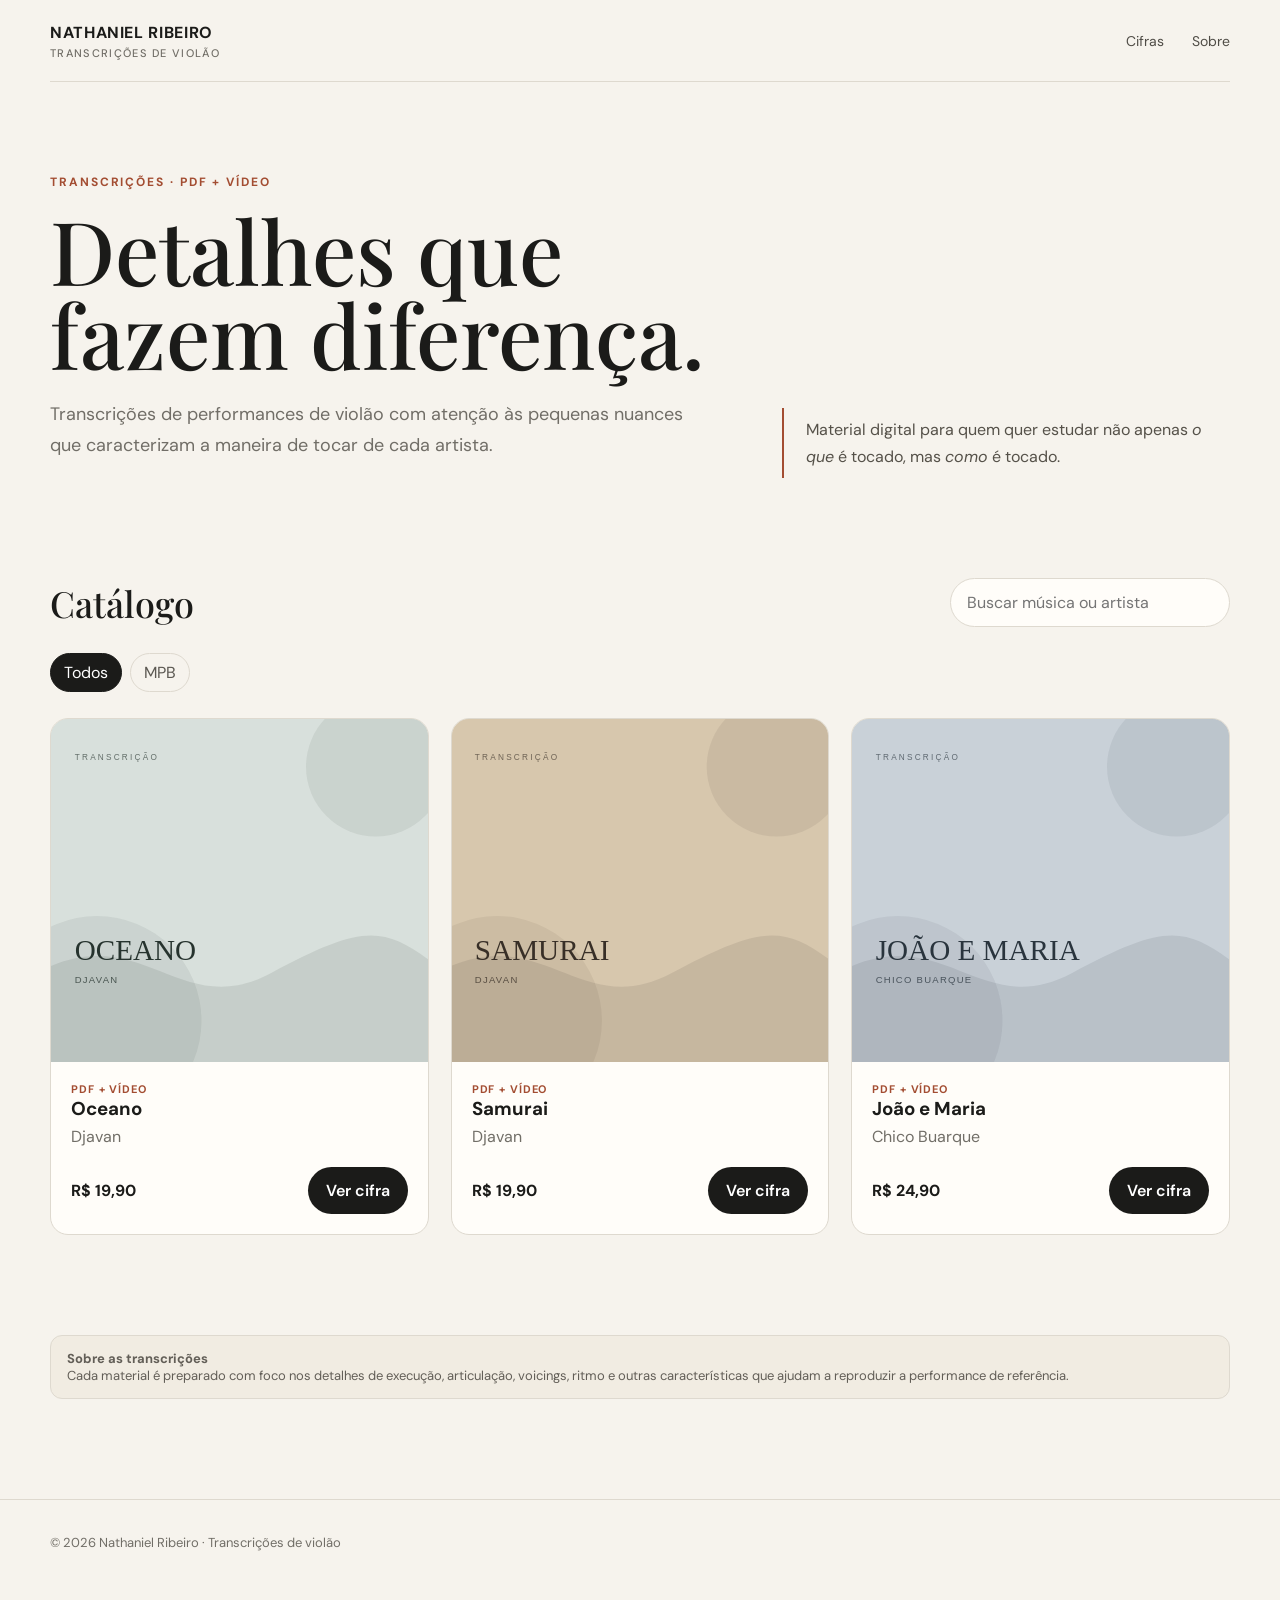
==== index.html @ fe7cbbcf "Inital website" ====
<!doctype html>
<html lang="pt-BR">
<head>
  <meta charset="utf-8">
  <meta name="viewport" content="width=device-width, initial-scale=1">
  <meta name="description" content="Transcrições detalhadas de violão e guitarra. PDF + vídeo.">
  <title>Nathaniel Ribeiro — Transcrições de violão</title>
  <link rel="stylesheet" href="style.css">
</head>
<body>
  <header class="container nav">
    <a class="brand" href="index.html">NATHANIEL RIBEIRO<span>TRANSCRIÇÕES DE VIOLÃO</span></a>
    <nav class="nav-links">
      <a href="#catalogo">Cifras</a>
      <a href="#sobre">Sobre</a>
    </nav>
  </header>

  <main>
    <section class="container hero">
      <div>
        <div class="eyebrow">Transcrições · PDF + Vídeo</div>
        <h1>Detalhes que fazem diferença.</h1>
        <p>Transcrições de performances de violão com atenção às pequenas nuances que caracterizam a maneira de tocar de cada artista.</p>
      </div>
      <div class="hero-note">
        Material digital para quem quer estudar não apenas <em>o que</em> é tocado, mas <em>como</em> é tocado.
      </div>
    </section>

    <section id="catalogo" class="container">
      <div class="section-head">
        <h2>Catálogo</h2>
        <input id="search" class="search" type="search" placeholder="Buscar música ou artista">
      </div>
      <div class="filters">
        <button class="filter active" data-category="Todos">Todos</button>
        <button class="filter" data-category="MPB">MPB</button>
      </div>
      <div id="product-grid" class="grid"></div>
    </section>

    <section id="sobre" class="container" style="padding-bottom:100px">
      <div class="notice">
        <strong>Sobre as transcrições</strong><br>
        Cada material é preparado com foco nos detalhes de execução, articulação, voicings, ritmo e outras características que ajudam a reproduzir a performance de referência.
      </div>
    </section>
  </main>

  <footer class="footer">
    <div class="container">© 2026 Nathaniel Ribeiro · Transcrições de violão</div>
  </footer>

  <script src="app.js"></script>
</body>
</html>
---- style.css ----
@import url('https://fonts.googleapis.com/css2?family=DM+Sans:wght@400;500;600;700&family=Playfair+Display:wght@500;600&display=swap');

:root{
  --bg:#f6f3ed; --paper:#fffdf9; --ink:#1b1b19; --muted:#716e67;
  --line:#ded9cf; --accent:#a34d32; --accent-dark:#813a25;
  --max:1180px; --radius:18px;
}
*{box-sizing:border-box}
html{scroll-behavior:smooth}
body{margin:0;background:var(--bg);color:var(--ink);font-family:"DM Sans",system-ui,sans-serif}
a{color:inherit;text-decoration:none}
button,input{font:inherit}
.container{width:min(calc(100% - 40px),var(--max));margin:auto}
.nav{height:82px;display:flex;align-items:center;justify-content:space-between;border-bottom:1px solid var(--line)}
.brand{font-weight:700;letter-spacing:.04em}
.brand span{display:block;font-size:11px;color:var(--muted);font-weight:500;letter-spacing:.12em;margin-top:3px}
.nav-links{display:flex;gap:28px;color:#4f4c46;font-size:14px}
.nav-links a:hover{color:var(--accent)}
.hero{padding:92px 0 76px;display:grid;grid-template-columns:1.2fr .8fr;gap:60px;align-items:end}
.eyebrow{text-transform:uppercase;letter-spacing:.16em;color:var(--accent);font-size:12px;font-weight:700}
h1,h2,h3{margin:0}
.hero h1{font-family:"Playfair Display",serif;font-size:clamp(48px,7vw,88px);line-height:.95;font-weight:500;max-width:760px;margin:18px 0 24px}
.hero p{font-size:18px;line-height:1.7;color:var(--muted);max-width:650px}
.hero-note{border-left:2px solid var(--accent);padding:8px 0 8px 22px;color:#555149;line-height:1.7}
.section-head{display:flex;align-items:end;justify-content:space-between;margin:24px 0 26px}
.section-head h2{font-family:"Playfair Display",serif;font-size:36px;font-weight:500}
.search{width:280px;padding:13px 16px;border:1px solid var(--line);border-radius:999px;background:var(--paper);outline:none}
.search:focus{border-color:#aaa}
.filters{display:flex;gap:8px;margin-bottom:26px;flex-wrap:wrap}
.filter{border:1px solid var(--line);background:transparent;padding:8px 13px;border-radius:999px;cursor:pointer;color:#5b5852}
.filter.active,.filter:hover{background:var(--ink);color:#fff;border-color:var(--ink)}
.grid{display:grid;grid-template-columns:repeat(3,1fr);gap:22px;padding-bottom:100px}
.card{background:var(--paper);border:1px solid var(--line);border-radius:var(--radius);overflow:hidden;transition:.2s}
.card:hover{transform:translateY(-3px);box-shadow:0 14px 35px rgba(30,25,15,.08)}
.cover{aspect-ratio:1.1/1;background:#ded8cd;overflow:hidden}
.cover img{width:100%;height:100%;object-fit:cover}
.card-body{padding:20px}
.card .artist{color:var(--muted);margin-top:5px}
.meta{display:flex;justify-content:space-between;align-items:center;margin-top:20px}
.price{font-weight:700}
.tag{font-size:11px;text-transform:uppercase;letter-spacing:.08em;color:var(--accent);font-weight:700}
.btn{display:inline-flex;align-items:center;justify-content:center;border:0;border-radius:999px;background:var(--ink);color:white;padding:13px 18px;font-weight:600;cursor:pointer}
.btn:hover{background:#000}
.btn-light{background:transparent;color:var(--ink);border:1px solid var(--line)}
.btn-light:hover{background:#eeeae2}
.product{padding:70px 0 110px}
.product-layout{display:grid;grid-template-columns:1fr 1fr;gap:70px;align-items:start}
.product-cover{border-radius:24px;overflow:hidden;border:1px solid var(--line);background:#ddd7cd}
.product-cover img{width:100%;display:block}
.product h1{font-family:"Playfair Display",serif;font-size:clamp(44px,6vw,72px);font-weight:500;line-height:.98;margin:10px 0}
.product .artist{font-size:20px;color:var(--muted);margin-bottom:28px}
.description{font-size:17px;line-height:1.75;color:#5f5b54}
.features{list-style:none;padding:0;margin:28px 0;border-top:1px solid var(--line)}
.features li{padding:13px 0;border-bottom:1px solid var(--line)}
.features li::before{content:"✓";color:var(--accent);font-weight:700;margin-right:10px}
.purchase{background:var(--paper);border:1px solid var(--line);padding:24px;border-radius:18px;margin-top:30px}
.purchase-price{font-size:30px;font-weight:700;margin-bottom:16px}
.purchase small{display:block;color:var(--muted);margin-top:12px;line-height:1.5}
.purchase-actions{display:grid;gap:10px}
.btn-mp{background:#2d63f5}
.btn-paypal{background:#ffc439;color:#111}
.footer{border-top:1px solid var(--line);padding:34px 0 50px;color:var(--muted);font-size:13px}
.empty{grid-column:1/-1;padding:50px 0;color:var(--muted)}
.back{display:inline-block;color:var(--muted);margin-bottom:28px}
.notice{padding:14px 16px;background:#f1ece2;border:1px solid var(--line);border-radius:12px;font-size:13px;color:#625e57}
@media(max-width:850px){
  .hero,.product-layout{grid-template-columns:1fr;gap:35px}
  .hero{padding-top:60px}
  .grid{grid-template-columns:repeat(2,1fr)}
  .section-head{align-items:flex-start;gap:20px;flex-direction:column}
  .search{width:100%}
}
@media(max-width:560px){
  .container{width:min(calc(100% - 28px),var(--max))}
  .nav-links{gap:14px;font-size:12px}
  .grid{grid-template-columns:1fr}
  .hero h1{font-size:54px}
}
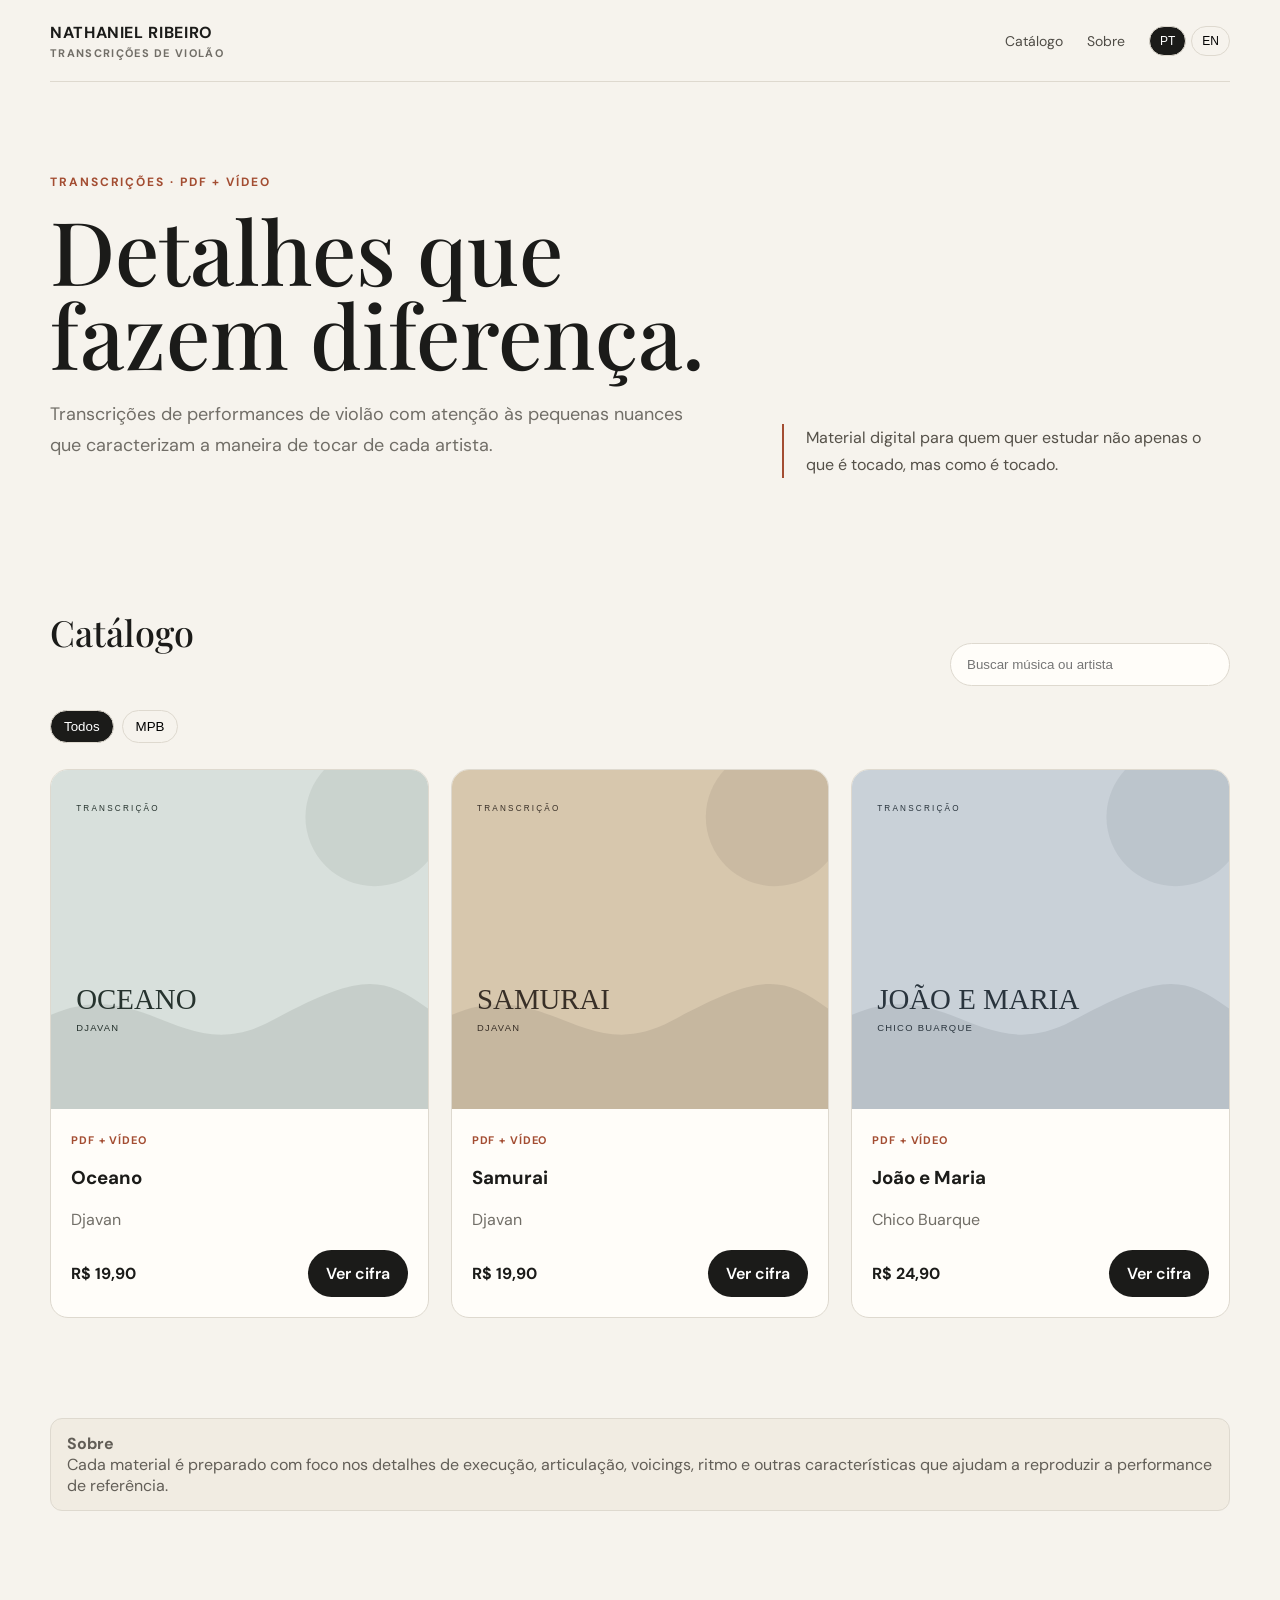
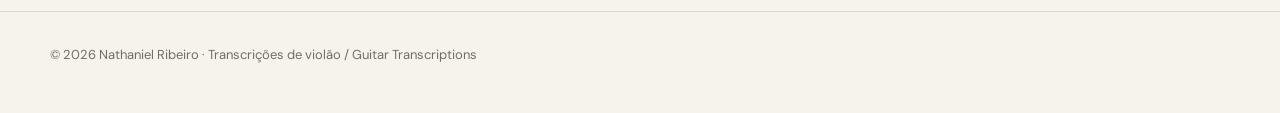
==== commit 6672c6dd: "Add files via upload" ====
--- a/index.html
+++ b/index.html
@@ -1,57 +1 @@
-<!doctype html>
-<html lang="pt-BR">
-<head>
-  <meta charset="utf-8">
-  <meta name="viewport" content="width=device-width, initial-scale=1">
-  <meta name="description" content="Transcrições detalhadas de violão e guitarra. PDF + vídeo.">
-  <title>Nathaniel Ribeiro — Transcrições de violão</title>
-  <link rel="stylesheet" href="style.css">
-</head>
-<body>
-  <header class="container nav">
-    <a class="brand" href="index.html">NATHANIEL RIBEIRO<span>TRANSCRIÇÕES DE VIOLÃO</span></a>
-    <nav class="nav-links">
-      <a href="#catalogo">Cifras</a>
-      <a href="#sobre">Sobre</a>
-    </nav>
-  </header>
-
-  <main>
-    <section class="container hero">
-      <div>
-        <div class="eyebrow">Transcrições · PDF + Vídeo</div>
-        <h1>Detalhes que fazem diferença.</h1>
-        <p>Transcrições de performances de violão com atenção às pequenas nuances que caracterizam a maneira de tocar de cada artista.</p>
-      </div>
-      <div class="hero-note">
-        Material digital para quem quer estudar não apenas <em>o que</em> é tocado, mas <em>como</em> é tocado.
-      </div>
-    </section>
-
-    <section id="catalogo" class="container">
-      <div class="section-head">
-        <h2>Catálogo</h2>
-        <input id="search" class="search" type="search" placeholder="Buscar música ou artista">
-      </div>
-      <div class="filters">
-        <button class="filter active" data-category="Todos">Todos</button>
-        <button class="filter" data-category="MPB">MPB</button>
-      </div>
-      <div id="product-grid" class="grid"></div>
-    </section>
-
-    <section id="sobre" class="container" style="padding-bottom:100px">
-      <div class="notice">
-        <strong>Sobre as transcrições</strong><br>
-        Cada material é preparado com foco nos detalhes de execução, articulação, voicings, ritmo e outras características que ajudam a reproduzir a performance de referência.
-      </div>
-    </section>
-  </main>
-
-  <footer class="footer">
-    <div class="container">© 2026 Nathaniel Ribeiro · Transcrições de violão</div>
-  </footer>
-
-  <script src="app.js"></script>
-</body>
-</html>
+<!doctype html><html lang="pt-BR"><head><meta charset="utf-8"><meta name="viewport" content="width=device-width,initial-scale=1"><title>Nathaniel Ribeiro — Transcrições</title><link rel="stylesheet" href="style.css"></head><body><header class="container nav"><a class="brand" href="index.html">NATHANIEL RIBEIRO<span data-i18n="brand">TRANSCRIÇÕES DE VIOLÃO</span></a><nav class="nav-links"><a href="#catalogo" data-i18n="catalog">Catálogo</a><a href="#sobre" data-i18n="about">Sobre</a><div class="lang"><button data-lang="pt">PT</button><button data-lang="en">EN</button></div></nav></header><main><section class="container hero"><div><div class="eyebrow" data-i18n="eyebrow"></div><h1 data-i18n="heroTitle"></h1><p data-i18n="heroText"></p></div><div class="hero-note" data-i18n="heroNote"></div></section><section id="catalogo" class="container"><div class="section-head"><h2 data-i18n="catalog"></h2><input id="search" class="search" type="search"></div><div class="filters"><button class="filter active" data-category="Todos" data-i18n="all"></button><button class="filter" data-category="MPB">MPB</button></div><div id="product-grid" class="grid"></div></section><section id="sobre" class="container" style="padding-bottom:100px"><div class="notice"><strong data-i18n="about"></strong><br><span data-i18n="aboutText"></span></div></section></main><footer class="footer"><div class="container">© 2026 Nathaniel Ribeiro · Transcrições de violão / Guitar Transcriptions</div></footer><script src="app.js"></script></body></html>
--- a/style.css
+++ b/style.css
@@ -1,79 +1,2 @@
-
 @import url('https://fonts.googleapis.com/css2?family=DM+Sans:wght@400;500;600;700&family=Playfair+Display:wght@500;600&display=swap');
-
-:root{
-  --bg:#f6f3ed; --paper:#fffdf9; --ink:#1b1b19; --muted:#716e67;
-  --line:#ded9cf; --accent:#a34d32; --accent-dark:#813a25;
-  --max:1180px; --radius:18px;
-}
-*{box-sizing:border-box}
-html{scroll-behavior:smooth}
-body{margin:0;background:var(--bg);color:var(--ink);font-family:"DM Sans",system-ui,sans-serif}
-a{color:inherit;text-decoration:none}
-button,input{font:inherit}
-.container{width:min(calc(100% - 40px),var(--max));margin:auto}
-.nav{height:82px;display:flex;align-items:center;justify-content:space-between;border-bottom:1px solid var(--line)}
-.brand{font-weight:700;letter-spacing:.04em}
-.brand span{display:block;font-size:11px;color:var(--muted);font-weight:500;letter-spacing:.12em;margin-top:3px}
-.nav-links{display:flex;gap:28px;color:#4f4c46;font-size:14px}
-.nav-links a:hover{color:var(--accent)}
-.hero{padding:92px 0 76px;display:grid;grid-template-columns:1.2fr .8fr;gap:60px;align-items:end}
-.eyebrow{text-transform:uppercase;letter-spacing:.16em;color:var(--accent);font-size:12px;font-weight:700}
-h1,h2,h3{margin:0}
-.hero h1{font-family:"Playfair Display",serif;font-size:clamp(48px,7vw,88px);line-height:.95;font-weight:500;max-width:760px;margin:18px 0 24px}
-.hero p{font-size:18px;line-height:1.7;color:var(--muted);max-width:650px}
-.hero-note{border-left:2px solid var(--accent);padding:8px 0 8px 22px;color:#555149;line-height:1.7}
-.section-head{display:flex;align-items:end;justify-content:space-between;margin:24px 0 26px}
-.section-head h2{font-family:"Playfair Display",serif;font-size:36px;font-weight:500}
-.search{width:280px;padding:13px 16px;border:1px solid var(--line);border-radius:999px;background:var(--paper);outline:none}
-.search:focus{border-color:#aaa}
-.filters{display:flex;gap:8px;margin-bottom:26px;flex-wrap:wrap}
-.filter{border:1px solid var(--line);background:transparent;padding:8px 13px;border-radius:999px;cursor:pointer;color:#5b5852}
-.filter.active,.filter:hover{background:var(--ink);color:#fff;border-color:var(--ink)}
-.grid{display:grid;grid-template-columns:repeat(3,1fr);gap:22px;padding-bottom:100px}
-.card{background:var(--paper);border:1px solid var(--line);border-radius:var(--radius);overflow:hidden;transition:.2s}
-.card:hover{transform:translateY(-3px);box-shadow:0 14px 35px rgba(30,25,15,.08)}
-.cover{aspect-ratio:1.1/1;background:#ded8cd;overflow:hidden}
-.cover img{width:100%;height:100%;object-fit:cover}
-.card-body{padding:20px}
-.card .artist{color:var(--muted);margin-top:5px}
-.meta{display:flex;justify-content:space-between;align-items:center;margin-top:20px}
-.price{font-weight:700}
-.tag{font-size:11px;text-transform:uppercase;letter-spacing:.08em;color:var(--accent);font-weight:700}
-.btn{display:inline-flex;align-items:center;justify-content:center;border:0;border-radius:999px;background:var(--ink);color:white;padding:13px 18px;font-weight:600;cursor:pointer}
-.btn:hover{background:#000}
-.btn-light{background:transparent;color:var(--ink);border:1px solid var(--line)}
-.btn-light:hover{background:#eeeae2}
-.product{padding:70px 0 110px}
-.product-layout{display:grid;grid-template-columns:1fr 1fr;gap:70px;align-items:start}
-.product-cover{border-radius:24px;overflow:hidden;border:1px solid var(--line);background:#ddd7cd}
-.product-cover img{width:100%;display:block}
-.product h1{font-family:"Playfair Display",serif;font-size:clamp(44px,6vw,72px);font-weight:500;line-height:.98;margin:10px 0}
-.product .artist{font-size:20px;color:var(--muted);margin-bottom:28px}
-.description{font-size:17px;line-height:1.75;color:#5f5b54}
-.features{list-style:none;padding:0;margin:28px 0;border-top:1px solid var(--line)}
-.features li{padding:13px 0;border-bottom:1px solid var(--line)}
-.features li::before{content:"✓";color:var(--accent);font-weight:700;margin-right:10px}
-.purchase{background:var(--paper);border:1px solid var(--line);padding:24px;border-radius:18px;margin-top:30px}
-.purchase-price{font-size:30px;font-weight:700;margin-bottom:16px}
-.purchase small{display:block;color:var(--muted);margin-top:12px;line-height:1.5}
-.purchase-actions{display:grid;gap:10px}
-.btn-mp{background:#2d63f5}
-.btn-paypal{background:#ffc439;color:#111}
-.footer{border-top:1px solid var(--line);padding:34px 0 50px;color:var(--muted);font-size:13px}
-.empty{grid-column:1/-1;padding:50px 0;color:var(--muted)}
-.back{display:inline-block;color:var(--muted);margin-bottom:28px}
-.notice{padding:14px 16px;background:#f1ece2;border:1px solid var(--line);border-radius:12px;font-size:13px;color:#625e57}
-@media(max-width:850px){
-  .hero,.product-layout{grid-template-columns:1fr;gap:35px}
-  .hero{padding-top:60px}
-  .grid{grid-template-columns:repeat(2,1fr)}
-  .section-head{align-items:flex-start;gap:20px;flex-direction:column}
-  .search{width:100%}
-}
-@media(max-width:560px){
-  .container{width:min(calc(100% - 28px),var(--max))}
-  .nav-links{gap:14px;font-size:12px}
-  .grid{grid-template-columns:1fr}
-  .hero h1{font-size:54px}
-}
+:root{--bg:#f6f3ed;--paper:#fffdf9;--ink:#1b1b19;--muted:#716e67;--line:#ded9cf;--accent:#a34d32;--max:1180px}*{box-sizing:border-box}body{margin:0;background:var(--bg);color:var(--ink);font-family:"DM Sans",sans-serif}a{color:inherit;text-decoration:none}.container{width:min(calc(100% - 40px),var(--max));margin:auto}.nav{min-height:82px;display:flex;align-items:center;justify-content:space-between;border-bottom:1px solid var(--line);gap:20px}.brand{font-weight:700;letter-spacing:.04em}.brand span{display:block;font-size:11px;color:var(--muted);letter-spacing:.12em;margin-top:3px}.nav-links{display:flex;align-items:center;gap:24px;color:#4f4c46;font-size:14px}.lang{display:flex;gap:5px}.lang button{border:1px solid var(--line);background:transparent;border-radius:999px;padding:7px 10px;cursor:pointer;font-size:12px}.lang button.active{background:var(--ink);color:#fff}.hero{padding:92px 0 76px;display:grid;grid-template-columns:1.2fr .8fr;gap:60px;align-items:end}.eyebrow{color:var(--accent);font-size:12px;font-weight:700;letter-spacing:.16em}.hero h1,.product h1{font-family:"Playfair Display",serif;font-weight:500}.hero h1{font-size:clamp(48px,7vw,88px);line-height:.95;margin:18px 0 24px}.hero p{font-size:18px;line-height:1.7;color:var(--muted);max-width:650px}.hero-note{border-left:2px solid var(--accent);padding-left:22px;line-height:1.7;color:#555149}.section-head{display:flex;align-items:end;justify-content:space-between;margin:24px 0}.section-head h2{font:500 36px "Playfair Display",serif}.search{width:280px;padding:13px 16px;border:1px solid var(--line);border-radius:999px;background:var(--paper)}.filters{display:flex;gap:8px;margin-bottom:26px}.filter{border:1px solid var(--line);background:transparent;padding:8px 13px;border-radius:999px;cursor:pointer}.filter.active{background:var(--ink);color:#fff}.grid{display:grid;grid-template-columns:repeat(3,1fr);gap:22px;padding-bottom:100px}.card{background:var(--paper);border:1px solid var(--line);border-radius:18px;overflow:hidden;transition:.2s}.card:hover{transform:translateY(-3px)}.cover{aspect-ratio:1.1/1;overflow:hidden}.cover img,.product-cover img{width:100%;display:block}.card-body{padding:20px}.artist{color:var(--muted);margin-top:5px}.tag{font-size:11px;color:var(--accent);font-weight:700;letter-spacing:.08em;text-transform:uppercase}.meta{display:flex;justify-content:space-between;align-items:center;margin-top:20px}.btn{display:inline-flex;justify-content:center;border:0;border-radius:999px;background:var(--ink);color:#fff;padding:13px 18px;font-weight:600}.product{padding:70px 0 110px}.product-layout{display:grid;grid-template-columns:1fr 1fr;gap:70px}.product-cover{border-radius:24px;overflow:hidden;border:1px solid var(--line)}.product h1{font-size:clamp(44px,6vw,72px);line-height:.98;margin:10px 0}.product .artist{font-size:20px;margin-bottom:28px}.description{font-size:17px;line-height:1.75;color:#5f5b54}.features{list-style:none;padding:0;margin:28px 0;border-top:1px solid var(--line)}.features li{padding:13px 0;border-bottom:1px solid var(--line)}.features li:before{content:"✓";color:var(--accent);font-weight:700;margin-right:10px}.purchase{background:var(--paper);border:1px solid var(--line);padding:24px;border-radius:18px}.purchase-price{font-size:30px;font-weight:700;margin-bottom:16px}.purchase-actions{display:grid}.btn-mp{background:#2d63f5}.paypal-box{margin-top:18px;padding:20px;border:2px solid var(--accent);border-radius:14px;background:#f4eee4}.paypal-box h3{margin:0 0 8px;font-size:18px}.paypal-box p{margin:0;color:#5d5952;line-height:1.55}.contact-links{margin-top:14px;display:grid;gap:7px}.contact-links a{color:var(--accent);font-weight:700}.notice{padding:14px 16px;background:#f1ece2;border:1px solid var(--line);border-radius:12px;color:#625e57}.footer{border-top:1px solid var(--line);padding:34px 0 50px;color:var(--muted);font-size:13px}.back{display:inline-block;color:var(--muted);margin-bottom:28px}@media(max-width:850px){.hero,.product-layout{grid-template-columns:1fr;gap:35px}.grid{grid-template-columns:repeat(2,1fr)}.section-head{flex-direction:column;align-items:stretch;gap:15px}.search{width:100%}}@media(max-width:560px){.container{width:min(calc(100% - 28px),var(--max))}.grid{grid-template-columns:1fr}.nav{padding:18px 0;flex-wrap:wrap}.hero{padding-top:60px}.hero h1{font-size:54px}}
